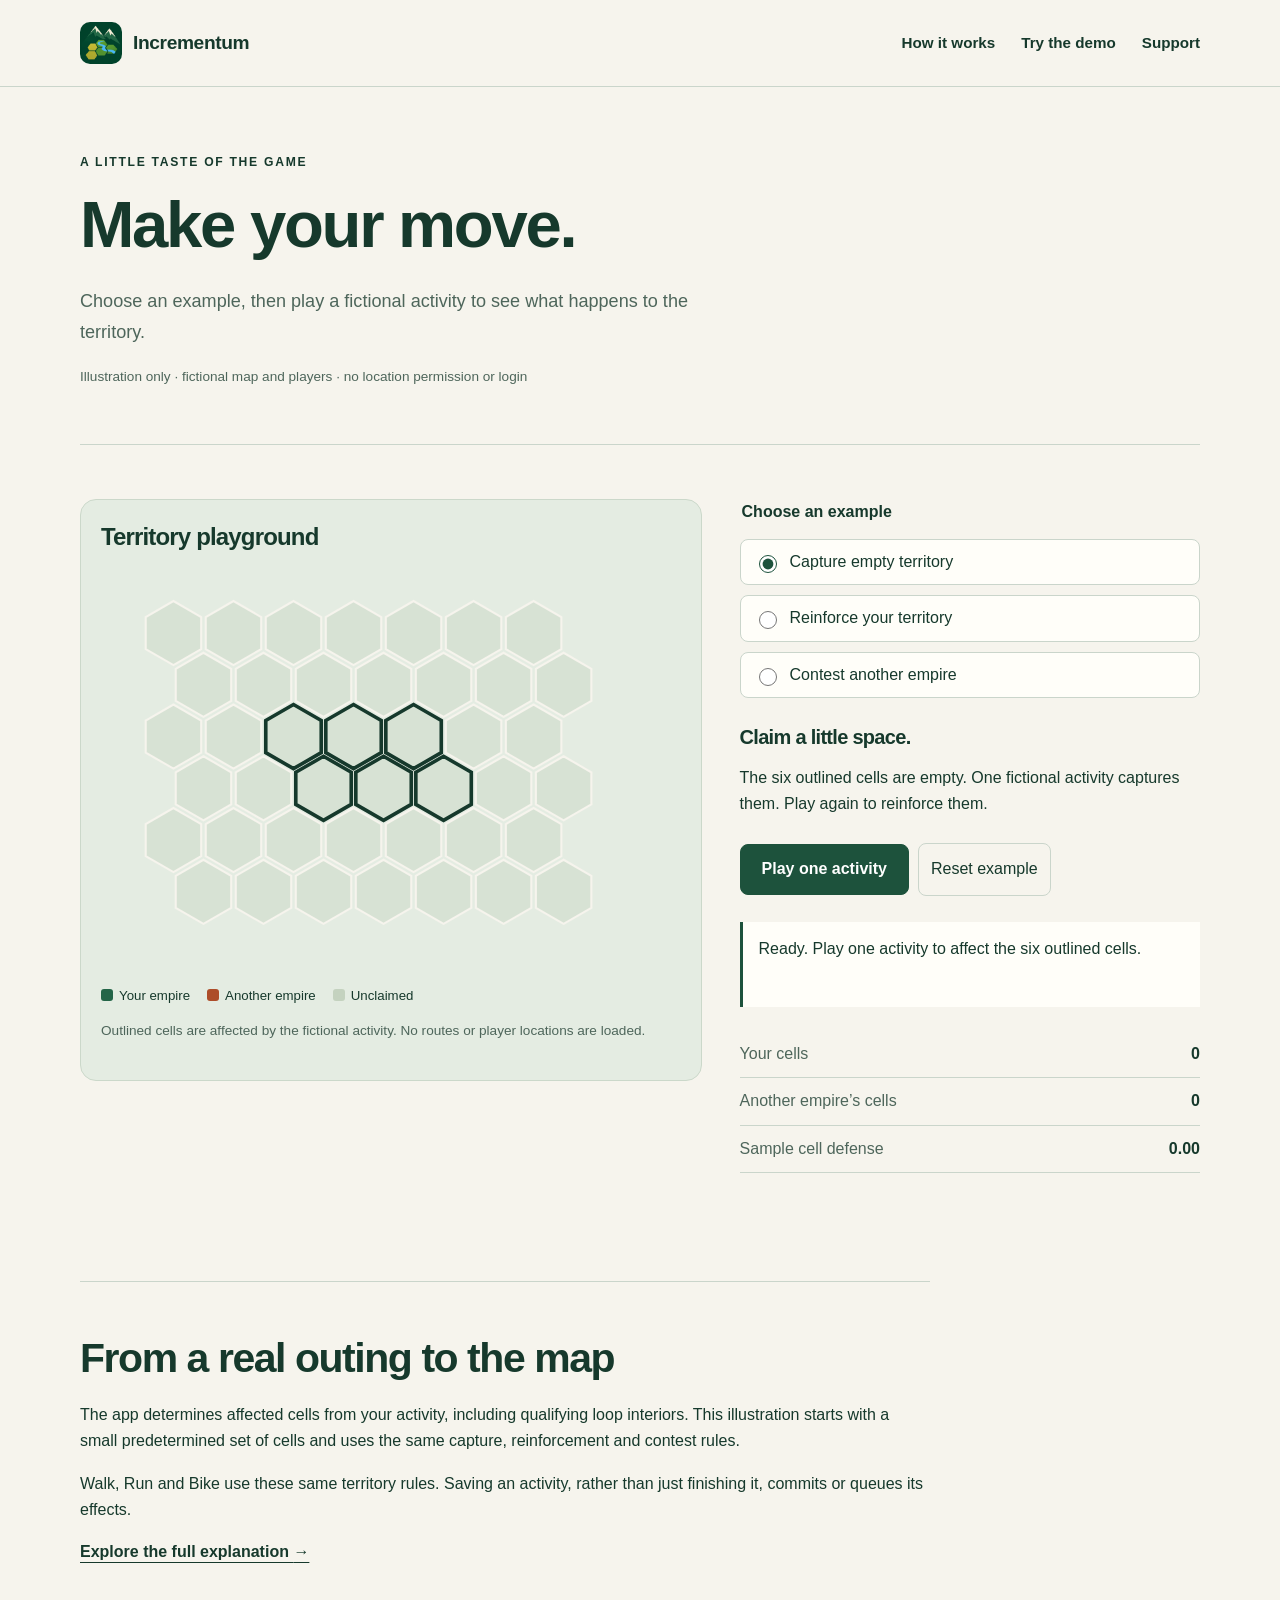
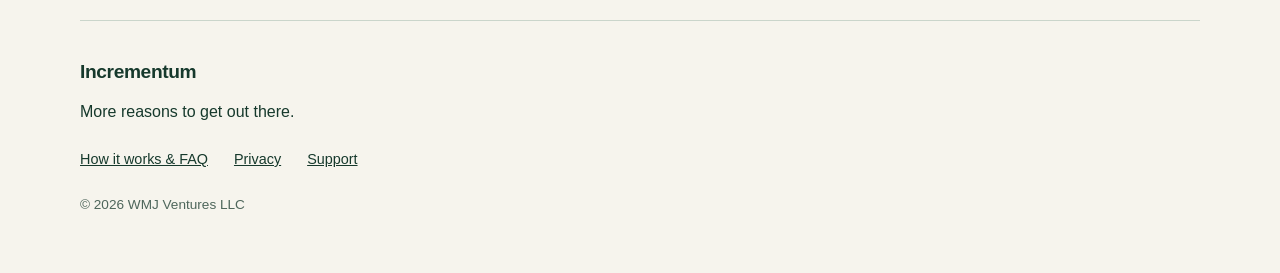
==== demo.html @ 4718fb0e "Publish Incrementum website, territory demo, and account pages" ====
<!doctype html>
<html lang="en"><head>
<meta charset="utf-8">
<meta name="viewport" content="width=device-width, initial-scale=1">
<title>Try Incrementum’s territory demo</title>
<meta name="description" content="Try capture, reinforcement and contest on a fictional hex map. Incrementum's browser demo needs no login or location permission.">
<link rel="canonical" href="https://incrementumapp.com/demo">
<link rel="icon" type="image/png" href="/assets/incrementum-icon.png">
<meta property="og:type" content="website">
<meta property="og:site_name" content="Incrementum">
<meta property="og:title" content="Try Incrementum’s territory demo">
<meta property="og:description" content="Try capture, reinforcement and contest on a fictional hex map. Incrementum's browser demo needs no login or location permission.">
<meta property="og:url" content="https://incrementumapp.com/demo">
<meta property="og:image" content="https://incrementumapp.com/assets/incrementum-share.png">
<meta property="og:image:type" content="image/png">
<meta property="og:image:width" content="1200">
<meta property="og:image:height" content="630">
<meta property="og:image:alt" content="Incrementum territory game illustrated on a fictional hex map.">
<meta name="twitter:card" content="summary_large_image">
<meta name="twitter:image:alt" content="Incrementum territory game illustrated on a fictional hex map.">
<link rel="stylesheet" href="/site.css">
<script type="module" src="/territory-demo.mjs"></script>
</head><body>
<a class="skip" href="#main">Skip to content</a>
<header class="site-header"><nav class="site-nav" aria-label="Main navigation"><a class="wordmark" href="/"><img src="/assets/incrementum-icon.png" width="42" height="42" alt="">Incrementum</a><div class="nav-links"><a href="/how-it-works">How it works</a><a href="/demo">Try the demo</a><a href="/support.html">Support</a></div></nav></header>
<main id="main" tabindex="-1">
<section class="page-heading"><p class="eyebrow">A LITTLE TASTE OF THE GAME</p><h1>Make your move.</h1><p class="lede">Choose an example, then play a fictional activity to see what happens to the territory.</p><p class="fine">Illustration only · fictional map and players · no location permission or login</p></section>
<section class="demo-layout section" aria-labelledby="demo-heading"><div class="demo-map-panel"><h2 id="demo-heading">Territory playground</h2><svg id="demo-map" viewBox="0 0 560 400" role="img" aria-labelledby="demo-map-title demo-map-desc"><title id="demo-map-title">Fictional territory map</title><desc id="demo-map-desc">The accompanying example and result describe changes to the fictional cells.</desc><polygon points="96.8,44.5 96.8,75.5 70.0,91.0 43.2,75.5 43.2,44.5 70.0,29.0" class="map-empty"/>
<polygon points="154.8,44.5 154.8,75.5 128.0,91.0 101.2,75.5 101.2,44.5 128.0,29.0" class="map-empty"/>
<polygon points="212.8,44.5 212.8,75.5 186.0,91.0 159.2,75.5 159.2,44.5 186.0,29.0" class="map-empty"/>
<polygon points="270.8,44.5 270.8,75.5 244.0,91.0 217.2,75.5 217.2,44.5 244.0,29.0" class="map-empty"/>
<polygon points="328.8,44.5 328.8,75.5 302.0,91.0 275.2,75.5 275.2,44.5 302.0,29.0" class="map-empty"/>
<polygon points="386.8,44.5 386.8,75.5 360.0,91.0 333.2,75.5 333.2,44.5 360.0,29.0" class="map-empty"/>
<polygon points="444.8,44.5 444.8,75.5 418.0,91.0 391.2,75.5 391.2,44.5 418.0,29.0" class="map-empty"/>
<polygon points="125.8,94.5 125.8,125.5 99.0,141.0 72.2,125.5 72.2,94.5 99.0,79.0" class="map-empty"/>
<polygon points="183.8,94.5 183.8,125.5 157.0,141.0 130.2,125.5 130.2,94.5 157.0,79.0" class="map-empty"/>
<polygon points="241.8,94.5 241.8,125.5 215.0,141.0 188.2,125.5 188.2,94.5 215.0,79.0" class="map-empty"/>
<polygon points="299.8,94.5 299.8,125.5 273.0,141.0 246.2,125.5 246.2,94.5 273.0,79.0" class="map-empty"/>
<polygon points="357.8,94.5 357.8,125.5 331.0,141.0 304.2,125.5 304.2,94.5 331.0,79.0" class="map-empty"/>
<polygon points="415.8,94.5 415.8,125.5 389.0,141.0 362.2,125.5 362.2,94.5 389.0,79.0" class="map-empty"/>
<polygon points="473.8,94.5 473.8,125.5 447.0,141.0 420.2,125.5 420.2,94.5 447.0,79.0" class="map-empty"/>
<polygon points="96.8,144.5 96.8,175.5 70.0,191.0 43.2,175.5 43.2,144.5 70.0,129.0" class="map-empty"/>
<polygon points="154.8,144.5 154.8,175.5 128.0,191.0 101.2,175.5 101.2,144.5 128.0,129.0" class="map-empty"/>
<polygon points="212.8,144.5 212.8,175.5 186.0,191.0 159.2,175.5 159.2,144.5 186.0,129.0" class="map-own"/>
<polygon points="270.8,144.5 270.8,175.5 244.0,191.0 217.2,175.5 217.2,144.5 244.0,129.0" class="map-own"/>
<polygon points="328.8,144.5 328.8,175.5 302.0,191.0 275.2,175.5 275.2,144.5 302.0,129.0" class="map-own"/>
<polygon points="386.8,144.5 386.8,175.5 360.0,191.0 333.2,175.5 333.2,144.5 360.0,129.0" class="map-empty"/>
<polygon points="444.8,144.5 444.8,175.5 418.0,191.0 391.2,175.5 391.2,144.5 418.0,129.0" class="map-empty"/>
<polygon points="125.8,194.5 125.8,225.5 99.0,241.0 72.2,225.5 72.2,194.5 99.0,179.0" class="map-empty"/>
<polygon points="183.8,194.5 183.8,225.5 157.0,241.0 130.2,225.5 130.2,194.5 157.0,179.0" class="map-empty"/>
<polygon points="241.8,194.5 241.8,225.5 215.0,241.0 188.2,225.5 188.2,194.5 215.0,179.0" class="map-own"/>
<polygon points="299.8,194.5 299.8,225.5 273.0,241.0 246.2,225.5 246.2,194.5 273.0,179.0" class="map-own"/>
<polygon points="357.8,194.5 357.8,225.5 331.0,241.0 304.2,225.5 304.2,194.5 331.0,179.0" class="map-own"/>
<polygon points="415.8,194.5 415.8,225.5 389.0,241.0 362.2,225.5 362.2,194.5 389.0,179.0" class="map-empty"/>
<polygon points="473.8,194.5 473.8,225.5 447.0,241.0 420.2,225.5 420.2,194.5 447.0,179.0" class="map-empty"/>
<polygon points="96.8,244.5 96.8,275.5 70.0,291.0 43.2,275.5 43.2,244.5 70.0,229.0" class="map-empty"/>
<polygon points="154.8,244.5 154.8,275.5 128.0,291.0 101.2,275.5 101.2,244.5 128.0,229.0" class="map-empty"/>
<polygon points="212.8,244.5 212.8,275.5 186.0,291.0 159.2,275.5 159.2,244.5 186.0,229.0" class="map-empty"/>
<polygon points="270.8,244.5 270.8,275.5 244.0,291.0 217.2,275.5 217.2,244.5 244.0,229.0" class="map-empty"/>
<polygon points="328.8,244.5 328.8,275.5 302.0,291.0 275.2,275.5 275.2,244.5 302.0,229.0" class="map-rival"/>
<polygon points="386.8,244.5 386.8,275.5 360.0,291.0 333.2,275.5 333.2,244.5 360.0,229.0" class="map-rival"/>
<polygon points="444.8,244.5 444.8,275.5 418.0,291.0 391.2,275.5 391.2,244.5 418.0,229.0" class="map-rival"/>
<polygon points="125.8,294.5 125.8,325.5 99.0,341.0 72.2,325.5 72.2,294.5 99.0,279.0" class="map-empty"/>
<polygon points="183.8,294.5 183.8,325.5 157.0,341.0 130.2,325.5 130.2,294.5 157.0,279.0" class="map-empty"/>
<polygon points="241.8,294.5 241.8,325.5 215.0,341.0 188.2,325.5 188.2,294.5 215.0,279.0" class="map-empty"/>
<polygon points="299.8,294.5 299.8,325.5 273.0,341.0 246.2,325.5 246.2,294.5 273.0,279.0" class="map-empty"/>
<polygon points="357.8,294.5 357.8,325.5 331.0,341.0 304.2,325.5 304.2,294.5 331.0,279.0" class="map-empty"/>
<polygon points="415.8,294.5 415.8,325.5 389.0,341.0 362.2,325.5 362.2,294.5 389.0,279.0" class="map-empty"/>
<polygon points="473.8,294.5 473.8,325.5 447.0,341.0 420.2,325.5 420.2,294.5 447.0,279.0" class="map-empty"/>
</svg><div class="legend"><span><i class="swatch own" aria-hidden="true"></i>Your empire</span><span><i class="swatch rival" aria-hidden="true"></i>Another empire</span><span><i class="swatch empty" aria-hidden="true"></i>Unclaimed</span></div><p class="fine">Outlined cells are affected by the fictional activity. No routes or player locations are loaded.</p></div><div class="demo-controls"><div id="interactive-controls" hidden><fieldset><legend>Choose an example</legend><div class="scenario-options"><label><input type="radio" name="scenario" value="capture" checked> Capture empty territory</label><label><input type="radio" name="scenario" value="reinforce"> Reinforce your territory</label><label><input type="radio" name="scenario" value="contest"> Contest another empire</label></div></fieldset><h3 id="scenario-title"></h3><p id="scenario-help"></p><button class="button" id="play-activity" type="button">Play one activity</button><button class="reset-button" id="reset-demo" type="button">Reset example</button><p id="demo-result" class="result" role="status" aria-live="polite" aria-atomic="true"></p><dl class="demo-metrics"><div><dt>Your cells</dt><dd id="owned-count">0</dd></div><div><dt>Another empire’s cells</dt><dd id="rival-count">0</dd></div><div><dt>Sample cell defense</dt><dd id="sample-defense">0.00</dd></div></dl></div><div id="static-explainer"><h3>Three ways your empire changes</h3><p>Capture empty territory, reinforce your own cells, or reduce another empire’s defense until you capture it.</p><p>Enable JavaScript to play the examples. The illustration and <a href="/how-it-works">game explanation</a> are available without it.</p></div></div></section>
<section class="section demo-note"><h2>From a real outing to the map</h2><p>The app determines affected cells from your activity, including qualifying loop interiors. This illustration starts with a small predetermined set of cells and uses the same capture, reinforcement and contest rules.</p><p>Walk, Run and Bike use these same territory rules. Saving an activity, rather than just finishing it, commits or queues its effects.</p><a class="text-link" href="/how-it-works">Explore the full explanation <span aria-hidden="true">→</span></a></section>
</main>
<footer class="site-footer"><a class="wordmark" href="/">Incrementum</a><p>More reasons to get out there.</p><div class="footer-links"><a href="/how-it-works">How it works &amp; FAQ</a><a href="/privacy.html">Privacy</a><a href="/support.html">Support</a></div><p class="fine">© 2026 WMJ Ventures LLC</p></footer>
</body></html>
---- site.css ----
:root{color-scheme:light;--ink:#16392c;--green:#1d523c;--cream:#f6f4ed;--paper:#fffef9;--muted:#4e665b;--line:#cad5cb;--orange:#ad4d29;--own:#246548}
*{box-sizing:border-box}html{scroll-padding-top:24px}body{margin:0;background:var(--cream);color:var(--ink);font-family:-apple-system,BlinkMacSystemFont,"Segoe UI",sans-serif;line-height:1.65}a{color:inherit}img,svg{max-width:100%}button,input{font:inherit}button{cursor:pointer}button:disabled{cursor:default;opacity:.6}
.site-nav,main,.site-footer{width:min(1120px,calc(100% - 48px));margin:auto}.site-header{border-bottom:1px solid var(--line)}.site-nav{min-height:86px;display:flex;justify-content:space-between;align-items:center;gap:24px}.wordmark{display:inline-flex;align-items:center;gap:11px;font-size:1.2rem;font-weight:750;letter-spacing:-.02em;text-decoration:none}.wordmark img{border-radius:10px}.nav-links,.footer-links{display:flex;gap:26px;flex-wrap:wrap}.nav-links a{text-decoration:none;font-size:.95rem;font-weight:600}.nav-links a:hover,.text-link:hover{text-decoration:underline}
.skip{position:absolute;left:16px;top:-100px;z-index:3;padding:12px;background:var(--paper)}.skip:focus{top:12px}:focus-visible{outline:3px solid #0771ad;outline-offset:4px}
.hero{display:grid;grid-template-columns:1.13fr 1fr;gap:45px;align-items:center;padding:80px 0 45px}.eyebrow{font-size:.76rem;font-weight:750;letter-spacing:.14em;margin:0 0 16px}h1,h2,h3{line-height:1.12;letter-spacing:-.035em}h1{font-size:clamp(2.9rem,5.1vw,4.8rem);font-weight:700;margin:0 0 25px}h2{font-size:clamp(1.9rem,3.2vw,2.8rem);margin:0 0 20px}h3{font-size:1.25rem;margin:0 0 14px}.lede{font-size:1.13rem;line-height:1.7;color:var(--muted);max-width:660px}.actions{display:flex;align-items:center;gap:22px;flex-wrap:wrap;margin:30px 0}.button{display:inline-flex;align-items:center;justify-content:center;gap:14px;border:1px solid var(--green);background:var(--green);color:white;border-radius:8px;padding:13px 21px;min-height:48px;text-decoration:none;font-weight:650;line-height:1.4}.button:hover{background:#143e2c}.text-link{font-weight:650;text-underline-offset:5px}.beta-label,.fine{font-size:.85rem;color:var(--muted)}.status-dot{display:inline-block;width:7px;height:7px;border-radius:50%;background:var(--own);margin-right:7px}
.hero-map{margin:0;padding:16px 10px;background:#e4ece2;border:1px solid #cbd8ca;border-radius:22px;transform:rotate(-3deg)}.hero-map svg{display:block;width:100%;height:auto}.hero-map figcaption{font-size:.76rem;text-align:center;color:var(--muted);padding:0 20px 10px;transform:rotate(3deg)}.map-empty{fill:#d7e2d4;stroke:var(--cream);stroke-width:2}.map-own{fill:var(--own);stroke:var(--cream);stroke-width:2}.map-rival{fill:#ad4d29;stroke:var(--cream);stroke-width:2}.map-affected{stroke:#16392c;stroke-width:3.5}.map-label{font:600 13px -apple-system,BlinkMacSystemFont,"Segoe UI",sans-serif;fill:#fff;text-anchor:middle;dominant-baseline:middle}
.section{padding:54px 0;border-top:1px solid var(--line);margin-top:30px}.section-heading{max-width:630px}.feature-grid{display:grid;grid-template-columns:repeat(3,1fr);gap:38px;margin-top:36px}.feature-number{font-size:.78rem;color:var(--muted);font-weight:750;display:block;margin-bottom:20px}.feature p{color:var(--muted)}.privacy-panel{display:grid;grid-template-columns:1fr 1fr;gap:70px}.privacy-panel p{margin-top:0}.beta-panel{max-width:800px;padding-bottom:70px}.beta-panel>p{max-width:660px}
.site-footer{padding:35px 0 45px;border-top:1px solid var(--line)}.site-footer>p{margin:12px 0}.footer-links{margin:22px 0;font-size:.9rem}.page-heading{padding:65px 0 12px}.steps article{display:grid;grid-template-columns:55px 1fr;gap:12px;padding:28px 0;max-width:830px}.steps h2{font-size:1.8rem}.steps .feature-number{margin-top:8px}.faq{max-width:850px}.faq details{border-bottom:1px solid var(--line);padding:19px 0}.faq summary{cursor:pointer;font-weight:650;font-size:1.05rem;min-height:32px}.faq p{color:var(--muted);margin:16px 0 8px}
.demo-layout{display:grid;grid-template-columns:1.35fr 1fr;gap:38px;align-items:start}.demo-map-panel{background:#e4ece2;border:1px solid #cbd8ca;border-radius:16px;padding:24px 20px}.demo-map-panel h2{font-size:1.5rem}.demo-map-panel svg{display:block;width:100%;height:auto}.legend{display:flex;gap:17px;flex-wrap:wrap;font-size:.83rem}.legend span{display:flex;align-items:center;gap:6px}.swatch{display:inline-block;width:12px;height:12px;border-radius:3px}.own{background:var(--own)}.rival{background:#ad4d29}.empty{background:#c4d2bf}.demo-controls fieldset{border:0;padding:0;margin:0 0 28px}.demo-controls legend{font-weight:750;margin-bottom:14px}.scenario-options{display:grid;gap:10px}.scenario-options label{display:flex;align-items:center;gap:10px;min-height:44px;padding:9px 13px;border:1px solid var(--line);border-radius:8px;background:var(--paper)}.scenario-options input{accent-color:var(--green);width:18px;height:18px}.reset-button{background:transparent;border:1px solid var(--line);border-radius:8px;min-height:48px;padding:12px;margin:10px 0 10px 9px;color:var(--ink)}.result{background:var(--paper);border-left:3px solid var(--green);padding:14px 16px;min-height:85px;overflow-wrap:anywhere}.demo-metrics{margin:24px 0}.demo-metrics div{display:flex;justify-content:space-between;gap:15px;border-bottom:1px solid var(--line);padding:10px 0}.demo-metrics dt{color:var(--muted)}.demo-metrics dd{font-weight:750;margin:0}.demo-note{max-width:850px}
[hidden]{display:none!important}
.policy-content{max-width:850px;padding:55px 0}.policy-content h1{font-size:clamp(2.3rem,4vw,3.4rem)}.policy-content h2{font-size:1.65rem;margin-top:38px}.policy-content li{margin-bottom:9px}.promise{background:#e4ece2;border-left:3px solid var(--green);padding:18px 22px;margin:25px 0}.meta{color:var(--muted);font-size:.9rem}
@media(max-width:800px){.hero{grid-template-columns:1fr;padding-top:45px;gap:25px}.hero-copy{max-width:680px}.hero-map{width:min(520px,100%);margin:15px auto 0;transform:none}.hero-map figcaption{transform:none}.feature-grid{gap:24px}.privacy-panel{gap:30px}.demo-layout{grid-template-columns:1fr}.demo-map-panel{max-width:680px}.demo-controls{max-width:680px}}
@media(max-width:560px){.site-nav,main,.site-footer{width:calc(100% - 32px)}.site-nav{align-items:flex-start;flex-direction:column;gap:14px;padding:16px 0}.nav-links{gap:20px}.nav-links a{font-size:.9rem}.hero{padding-top:32px}h1{font-size:2.65rem}.feature-grid,.privacy-panel{grid-template-columns:1fr;gap:25px}.section{padding:35px 0;margin-top:22px}.feature-number{margin-bottom:12px}.actions{gap:18px}.steps article{grid-template-columns:35px 1fr;gap:7px}.steps h2{font-size:1.55rem}.page-heading{padding-top:40px}.demo-map-panel{padding:20px 12px}.legend{gap:12px}.footer-links{gap:20px}}
@media(prefers-reduced-motion:reduce){*{scroll-behavior:auto!important}}
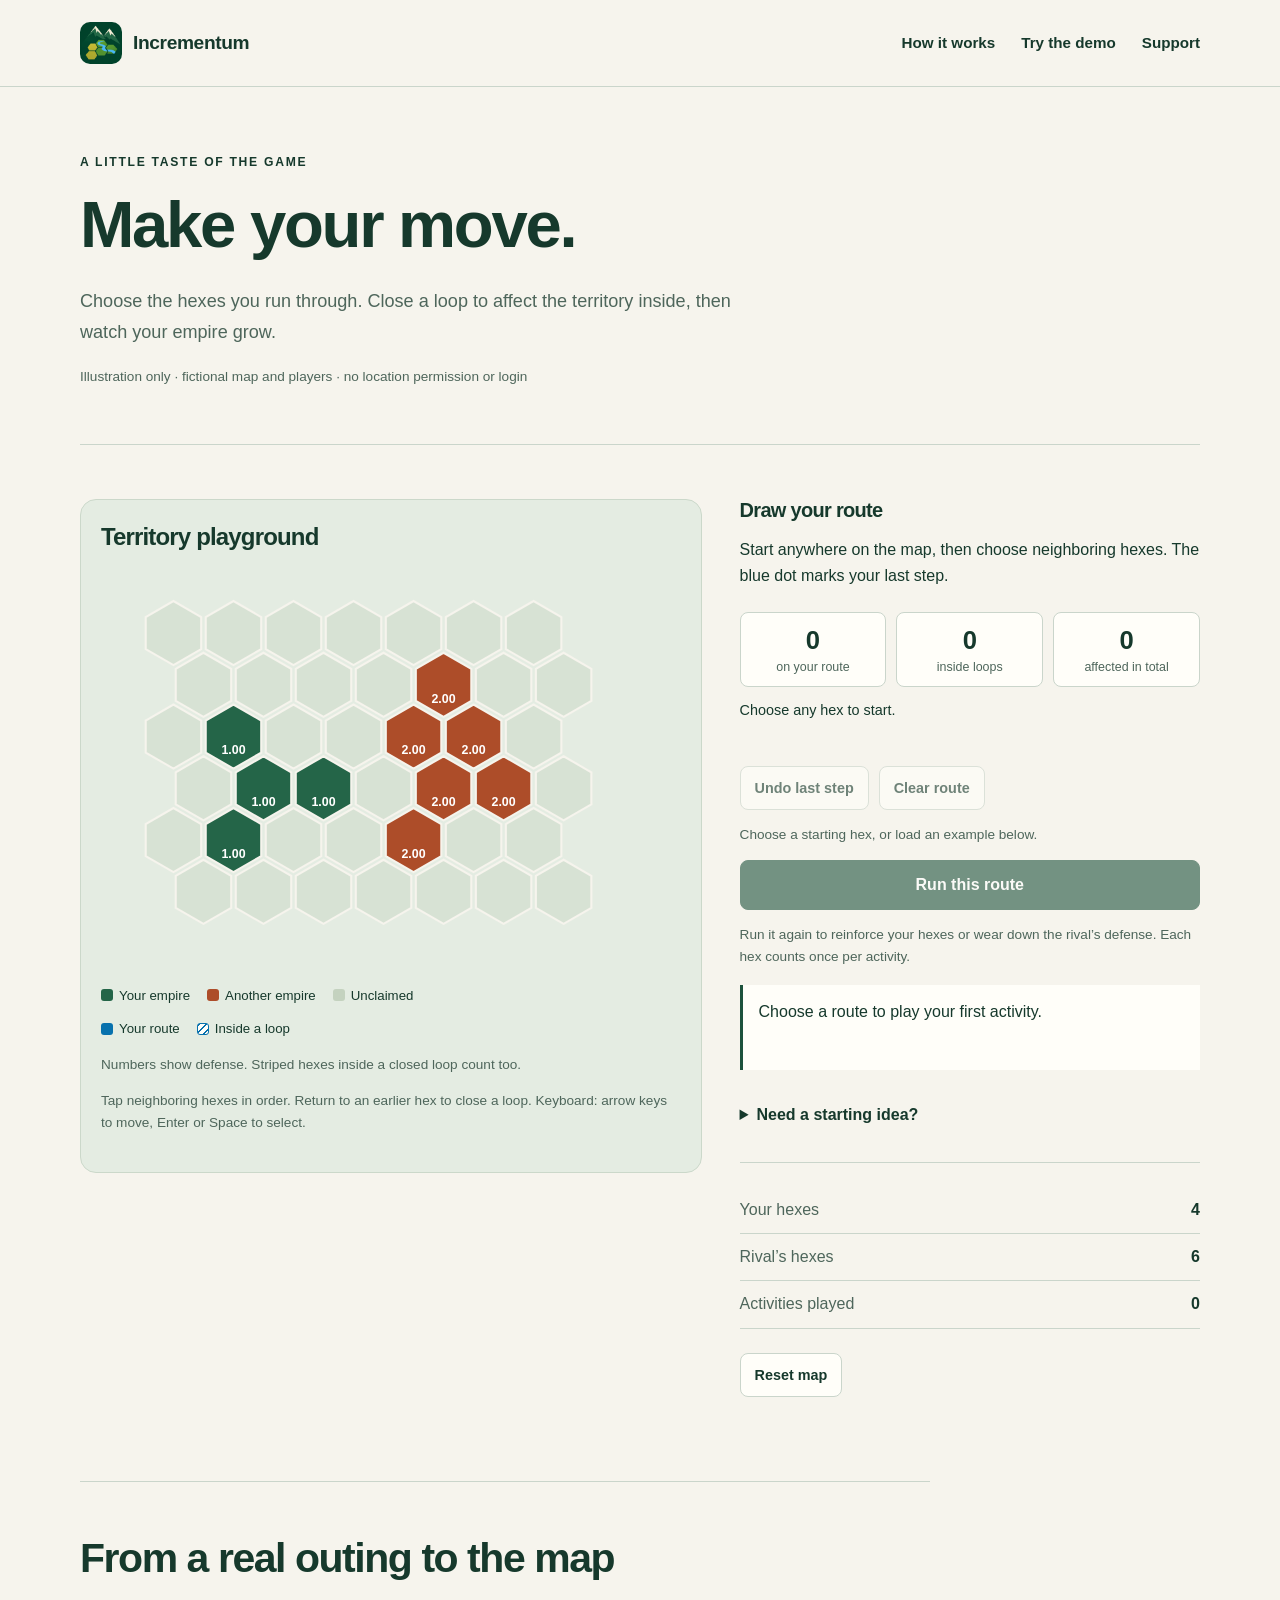
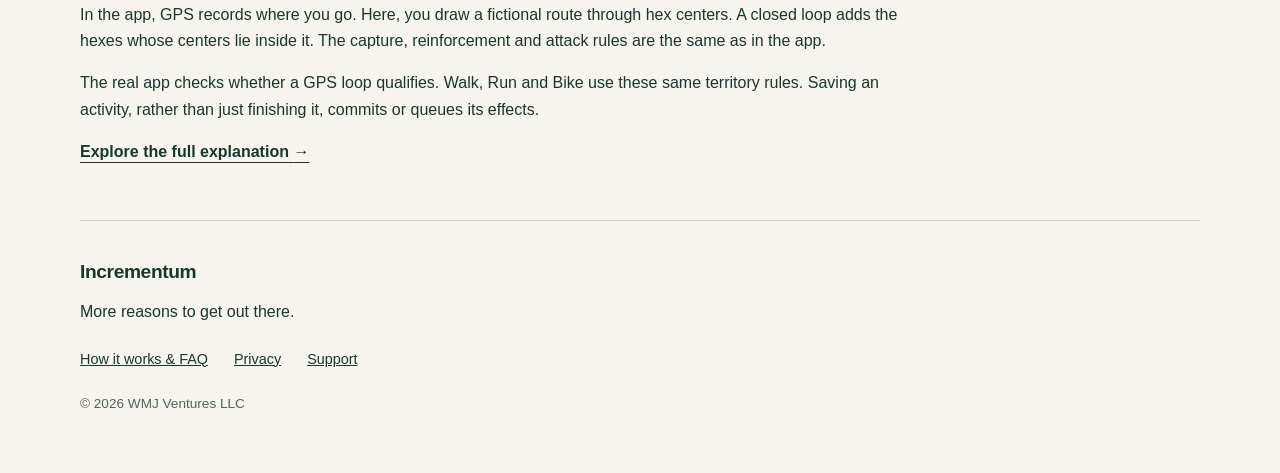
==== commit db590be0: "Let visitors draw routes and explore loop territory" ====
--- a/demo.html
+++ b/demo.html
@@ -3,13 +3,13 @@
 <meta charset="utf-8">
 <meta name="viewport" content="width=device-width, initial-scale=1">
 <title>Try Incrementum’s territory demo</title>
-<meta name="description" content="Try capture, reinforcement and contest on a fictional hex map. Incrementum's browser demo needs no login or location permission.">
+<meta name="description" content="Draw a route, close a loop and try capture, reinforcement and contest on a fictional hex map. Incrementum's browser demo needs no login or location permission.">
 <link rel="canonical" href="https://incrementumapp.com/demo">
 <link rel="icon" type="image/png" href="/assets/incrementum-icon.png">
 <meta property="og:type" content="website">
 <meta property="og:site_name" content="Incrementum">
 <meta property="og:title" content="Try Incrementum’s territory demo">
-<meta property="og:description" content="Try capture, reinforcement and contest on a fictional hex map. Incrementum's browser demo needs no login or location permission.">
+<meta property="og:description" content="Draw a route, close a loop and try capture, reinforcement and contest on a fictional hex map. Incrementum's browser demo needs no login or location permission.">
 <meta property="og:url" content="https://incrementumapp.com/demo">
 <meta property="og:image" content="https://incrementumapp.com/assets/incrementum-share.png">
 <meta property="og:image:type" content="image/png">
@@ -24,7 +24,7 @@
 <a class="skip" href="#main">Skip to content</a>
 <header class="site-header"><nav class="site-nav" aria-label="Main navigation"><a class="wordmark" href="/"><img src="/assets/incrementum-icon.png" width="42" height="42" alt="">Incrementum</a><div class="nav-links"><a href="/how-it-works">How it works</a><a href="/demo">Try the demo</a><a href="/support.html">Support</a></div></nav></header>
 <main id="main" tabindex="-1">
-<section class="page-heading"><p class="eyebrow">A LITTLE TASTE OF THE GAME</p><h1>Make your move.</h1><p class="lede">Choose an example, then play a fictional activity to see what happens to the territory.</p><p class="fine">Illustration only · fictional map and players · no location permission or login</p></section>
+<section class="page-heading"><p class="eyebrow">A LITTLE TASTE OF THE GAME</p><h1>Make your move.</h1><p class="lede">Choose the hexes you run through. Close a loop to affect the territory inside, then watch your empire grow.</p><p class="fine">Illustration only · fictional map and players · no location permission or login</p></section>
 <section class="demo-layout section" aria-labelledby="demo-heading"><div class="demo-map-panel"><h2 id="demo-heading">Territory playground</h2><svg id="demo-map" viewBox="0 0 560 400" role="img" aria-labelledby="demo-map-title demo-map-desc"><title id="demo-map-title">Fictional territory map</title><desc id="demo-map-desc">The accompanying example and result describe changes to the fictional cells.</desc><polygon points="96.8,44.5 96.8,75.5 70.0,91.0 43.2,75.5 43.2,44.5 70.0,29.0" class="map-empty"/>
 <polygon points="154.8,44.5 154.8,75.5 128.0,91.0 101.2,75.5 101.2,44.5 128.0,29.0" class="map-empty"/>
 <polygon points="212.8,44.5 212.8,75.5 186.0,91.0 159.2,75.5 159.2,44.5 186.0,29.0" class="map-empty"/>
@@ -67,8 +67,20 @@
 <polygon points="357.8,294.5 357.8,325.5 331.0,341.0 304.2,325.5 304.2,294.5 331.0,279.0" class="map-empty"/>
 <polygon points="415.8,294.5 415.8,325.5 389.0,341.0 362.2,325.5 362.2,294.5 389.0,279.0" class="map-empty"/>
 <polygon points="473.8,294.5 473.8,325.5 447.0,341.0 420.2,325.5 420.2,294.5 447.0,279.0" class="map-empty"/>
-</svg><div class="legend"><span><i class="swatch own" aria-hidden="true"></i>Your empire</span><span><i class="swatch rival" aria-hidden="true"></i>Another empire</span><span><i class="swatch empty" aria-hidden="true"></i>Unclaimed</span></div><p class="fine">Outlined cells are affected by the fictional activity. No routes or player locations are loaded.</p></div><div class="demo-controls"><div id="interactive-controls" hidden><fieldset><legend>Choose an example</legend><div class="scenario-options"><label><input type="radio" name="scenario" value="capture" checked> Capture empty territory</label><label><input type="radio" name="scenario" value="reinforce"> Reinforce your territory</label><label><input type="radio" name="scenario" value="contest"> Contest another empire</label></div></fieldset><h3 id="scenario-title"></h3><p id="scenario-help"></p><button class="button" id="play-activity" type="button">Play one activity</button><button class="reset-button" id="reset-demo" type="button">Reset example</button><p id="demo-result" class="result" role="status" aria-live="polite" aria-atomic="true"></p><dl class="demo-metrics"><div><dt>Your cells</dt><dd id="owned-count">0</dd></div><div><dt>Another empire’s cells</dt><dd id="rival-count">0</dd></div><div><dt>Sample cell defense</dt><dd id="sample-defense">0.00</dd></div></dl></div><div id="static-explainer"><h3>Three ways your empire changes</h3><p>Capture empty territory, reinforce your own cells, or reduce another empire’s defense until you capture it.</p><p>Enable JavaScript to play the examples. The illustration and <a href="/how-it-works">game explanation</a> are available without it.</p></div></div></section>
-<section class="section demo-note"><h2>From a real outing to the map</h2><p>The app determines affected cells from your activity, including qualifying loop interiors. This illustration starts with a small predetermined set of cells and uses the same capture, reinforcement and contest rules.</p><p>Walk, Run and Bike use these same territory rules. Saving an activity, rather than just finishing it, commits or queues its effects.</p><a class="text-link" href="/how-it-works">Explore the full explanation <span aria-hidden="true">→</span></a></section>
+</svg><div class="legend"><span><i class="swatch own" aria-hidden="true"></i>Your empire</span><span><i class="swatch rival" aria-hidden="true"></i>Another empire</span><span><i class="swatch empty" aria-hidden="true"></i>Unclaimed</span></div><div id="route-legend" class="legend route-legend" hidden><span><i class="swatch route-swatch" aria-hidden="true"></i>Your route</span><span><i class="swatch loop-swatch" aria-hidden="true"></i>Inside a loop</span></div><p class="fine">Numbers show defense. Striped hexes inside a closed loop count too.</p><p id="map-instructions" class="fine" hidden>Tap neighboring hexes in order. Return to an earlier hex to close a loop. Keyboard: arrow keys to move, Enter or Space to select.</p></div><div class="demo-controls"><div id="interactive-controls" hidden>
+<h3>Draw your route</h3><p>Start anywhere on the map, then choose neighboring hexes. The blue dot marks your last step.</p>
+<div class="route-counts" aria-label="Hexes affected by this route"><div><strong id="route-count">0</strong><span>on your route</span></div><div><strong id="loop-count">0</strong><span>inside loops</span></div><div><strong id="affected-count">0</strong><span>affected in total</span></div></div>
+<p id="route-feedback" class="route-feedback" role="status" aria-live="polite" aria-atomic="true">Choose any hex to start.</p>
+<div class="route-edit"><button class="secondary-button" id="undo-route" type="button" disabled>Undo last step</button><button class="secondary-button" id="clear-route" type="button" disabled>Clear route</button></div>
+<p id="route-preview" class="fine"></p>
+<button class="button run-route" id="play-activity" type="button" disabled>Run this route</button>
+<p class="fine">Run it again to reinforce your hexes or wear down the rival’s defense. Each hex counts once per activity.</p>
+<p id="demo-result" class="result" role="status" aria-live="polite" aria-atomic="true">Choose a route to play your first activity.</p>
+<details class="route-examples"><summary>Need a starting idea?</summary><p>Load a route, then edit it or run it. Your territory stays as it is.</p><div class="route-edit"><button class="secondary-button" data-example="path" type="button">Try a path</button><button class="secondary-button" data-example="loop" type="button">Try a loop</button></div></details>
+<dl class="demo-metrics"><div><dt>Your hexes</dt><dd id="owned-count">4</dd></div><div><dt>Rival’s hexes</dt><dd id="rival-count">6</dd></div><div><dt>Activities played</dt><dd id="activity-count">0</dd></div></dl>
+<button class="secondary-button" id="reset-demo" type="button">Reset map</button>
+</div><div id="static-explainer"><h3>Explore, return, surround</h3><p>Your route captures empty hexes, reinforces your own and reduces a rival’s defense. Closing a loop affects the hexes inside too, using those same rules.</p><p>Enable JavaScript to draw a route and play the demo. The illustration and <a href="/how-it-works">game explanation</a> are available without it.</p></div></div></section>
+<section class="section demo-note"><h2>From a real outing to the map</h2><p>In the app, GPS records where you go. Here, you draw a fictional route through hex centers. A closed loop adds the hexes whose centers lie inside it. The capture, reinforcement and attack rules are the same as in the app.</p><p>The real app checks whether a GPS loop qualifies. Walk, Run and Bike use these same territory rules. Saving an activity, rather than just finishing it, commits or queues its effects.</p><a class="text-link" href="/how-it-works">Explore the full explanation <span aria-hidden="true">→</span></a></section>
 </main>
 <footer class="site-footer"><a class="wordmark" href="/">Incrementum</a><p>More reasons to get out there.</p><div class="footer-links"><a href="/how-it-works">How it works &amp; FAQ</a><a href="/privacy.html">Privacy</a><a href="/support.html">Support</a></div><p class="fine">© 2026 WMJ Ventures LLC</p></footer>
 </body></html>
--- a/site.css
+++ b/site.css
@@ -7,6 +7,8 @@
 .section{padding:54px 0;border-top:1px solid var(--line);margin-top:30px}.section-heading{max-width:630px}.feature-grid{display:grid;grid-template-columns:repeat(3,1fr);gap:38px;margin-top:36px}.feature-number{font-size:.78rem;color:var(--muted);font-weight:750;display:block;margin-bottom:20px}.feature p{color:var(--muted)}.privacy-panel{display:grid;grid-template-columns:1fr 1fr;gap:70px}.privacy-panel p{margin-top:0}.beta-panel{max-width:800px;padding-bottom:70px}.beta-panel>p{max-width:660px}
 .site-footer{padding:35px 0 45px;border-top:1px solid var(--line)}.site-footer>p{margin:12px 0}.footer-links{margin:22px 0;font-size:.9rem}.page-heading{padding:65px 0 12px}.steps article{display:grid;grid-template-columns:55px 1fr;gap:12px;padding:28px 0;max-width:830px}.steps h2{font-size:1.8rem}.steps .feature-number{margin-top:8px}.faq{max-width:850px}.faq details{border-bottom:1px solid var(--line);padding:19px 0}.faq summary{cursor:pointer;font-weight:650;font-size:1.05rem;min-height:32px}.faq p{color:var(--muted);margin:16px 0 8px}
 .demo-layout{display:grid;grid-template-columns:1.35fr 1fr;gap:38px;align-items:start}.demo-map-panel{background:#e4ece2;border:1px solid #cbd8ca;border-radius:16px;padding:24px 20px}.demo-map-panel h2{font-size:1.5rem}.demo-map-panel svg{display:block;width:100%;height:auto}.legend{display:flex;gap:17px;flex-wrap:wrap;font-size:.83rem}.legend span{display:flex;align-items:center;gap:6px}.swatch{display:inline-block;width:12px;height:12px;border-radius:3px}.own{background:var(--own)}.rival{background:#ad4d29}.empty{background:#c4d2bf}.demo-controls fieldset{border:0;padding:0;margin:0 0 28px}.demo-controls legend{font-weight:750;margin-bottom:14px}.scenario-options{display:grid;gap:10px}.scenario-options label{display:flex;align-items:center;gap:10px;min-height:44px;padding:9px 13px;border:1px solid var(--line);border-radius:8px;background:var(--paper)}.scenario-options input{accent-color:var(--green);width:18px;height:18px}.reset-button{background:transparent;border:1px solid var(--line);border-radius:8px;min-height:48px;padding:12px;margin:10px 0 10px 9px;color:var(--ink)}.result{background:var(--paper);border-left:3px solid var(--green);padding:14px 16px;min-height:85px;overflow-wrap:anywhere}.demo-metrics{margin:24px 0}.demo-metrics div{display:flex;justify-content:space-between;gap:15px;border-bottom:1px solid var(--line);padding:10px 0}.demo-metrics dt{color:var(--muted)}.demo-metrics dd{font-weight:750;margin:0}.demo-note{max-width:850px}
+.map-cell{cursor:pointer;touch-action:manipulation;outline:none}.map-cell:hover polygon{stroke:#0771ad;stroke-width:3}.map-cell:focus-visible polygon{stroke:#0771ad;stroke-width:4;stroke-dasharray:5 3}.map-route{stroke:#0771ad;stroke-width:3}.map-interior{stroke:#0771ad;stroke-width:2;stroke-dasharray:3 3}.map-decoration,.route-halo,.route-line,.route-end{pointer-events:none}.route-halo,.route-line{fill:none;stroke-linecap:round;stroke-linejoin:round}.route-halo{stroke:var(--paper);stroke-width:8}.route-line{stroke:#0771ad;stroke-width:3}.route-end{fill:#0771ad;stroke:var(--paper);stroke-width:2}.map-loop-fill{fill:url(#loop-hatch)}.loop-hatch-line{fill:none;stroke:#fffef9;stroke-width:1.5}.route-legend{margin-top:12px}.route-swatch{background:#0771ad}.loop-swatch{background:repeating-linear-gradient(135deg,#0771ad 0 2px,#fffef9 2px 5px);border:1px solid #0771ad}.route-counts{display:grid;grid-template-columns:repeat(3,minmax(0,1fr));gap:10px;margin:22px 0 12px}.route-counts div{background:var(--paper);border:1px solid var(--line);border-radius:8px;padding:10px 7px;text-align:center}.route-counts strong{display:block;font-size:1.6rem;line-height:1.4}.route-counts span{display:block;font-size:.78rem;color:var(--muted);line-height:1.4}.route-feedback{font-size:.9rem;min-height:55px;margin:12px 0}.route-edit{display:flex;flex-wrap:wrap;gap:10px}.secondary-button{background:var(--paper);color:var(--ink);border:1px solid var(--line);border-radius:8px;min-height:44px;padding:10px 14px;font-size:.9rem;font-weight:600;line-height:1.4}.secondary-button:hover{border-color:var(--green)}.run-route{width:100%}.route-examples{padding:16px 0;border-bottom:1px solid var(--line)}.route-examples summary{cursor:pointer;min-height:44px;display:list-item;font-weight:650}.route-examples p{font-size:.9rem;color:var(--muted)}.demo-map-panel .map-label{font-size:12px;pointer-events:none;paint-order:stroke;stroke-width:3;stroke:var(--green)}
+.demo-map-panel .label-own{stroke:var(--own)}.demo-map-panel .label-rival{stroke:var(--orange)}
 [hidden]{display:none!important}
 .policy-content{max-width:850px;padding:55px 0}.policy-content h1{font-size:clamp(2.3rem,4vw,3.4rem)}.policy-content h2{font-size:1.65rem;margin-top:38px}.policy-content li{margin-bottom:9px}.promise{background:#e4ece2;border-left:3px solid var(--green);padding:18px 22px;margin:25px 0}.meta{color:var(--muted);font-size:.9rem}
 @media(max-width:800px){.hero{grid-template-columns:1fr;padding-top:45px;gap:25px}.hero-copy{max-width:680px}.hero-map{width:min(520px,100%);margin:15px auto 0;transform:none}.hero-map figcaption{transform:none}.feature-grid{gap:24px}.privacy-panel{gap:30px}.demo-layout{grid-template-columns:1fr}.demo-map-panel{max-width:680px}.demo-controls{max-width:680px}}
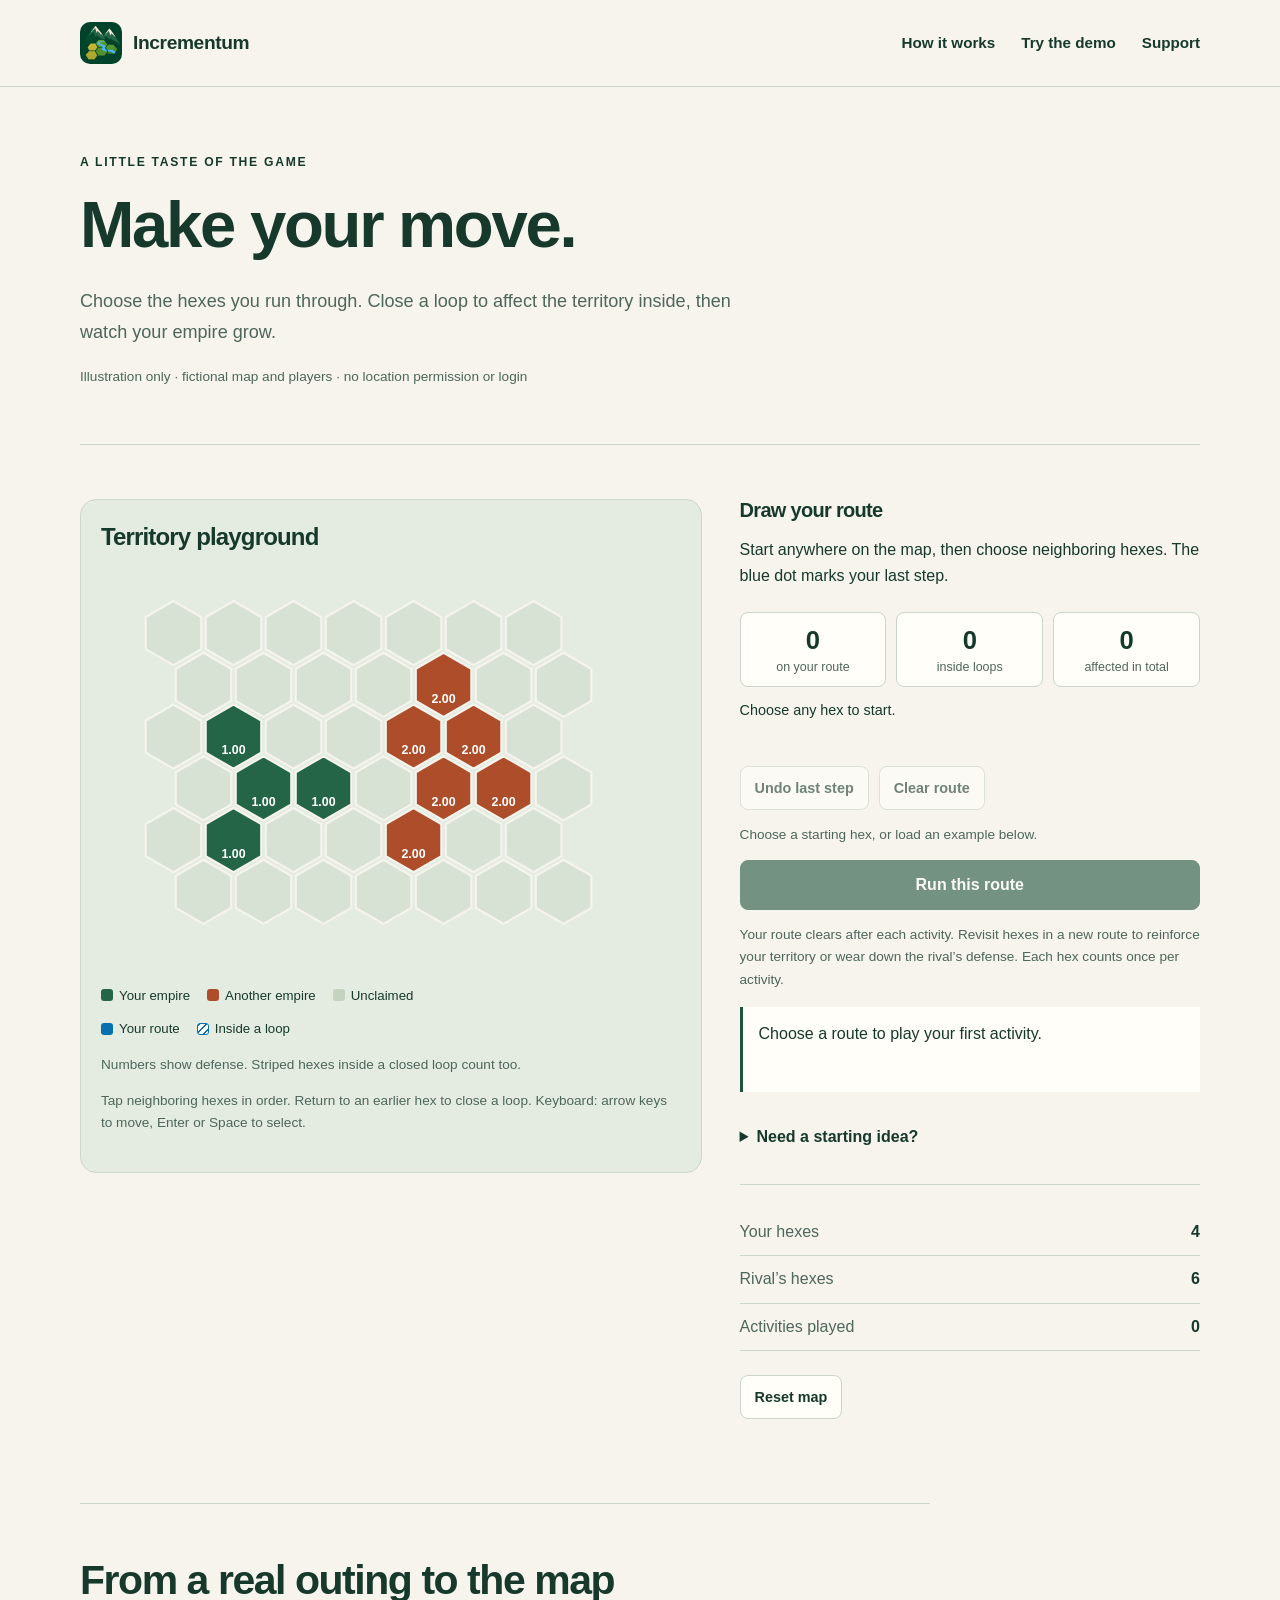
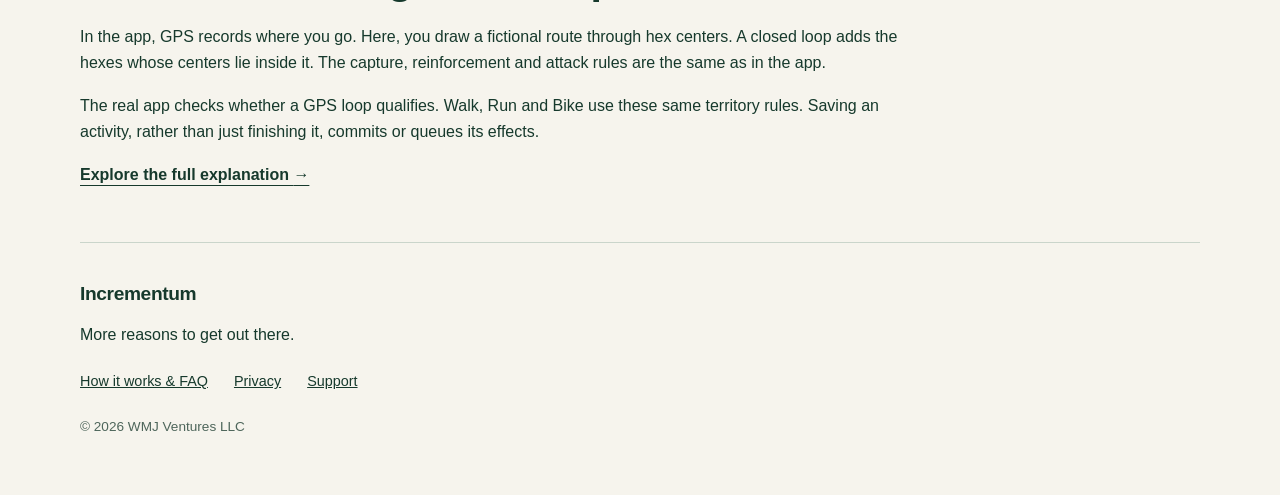
==== commit 63d881ab: "Clear completed demo routes while retaining manual draft clearing" ====
--- a/demo.html
+++ b/demo.html
@@ -74,7 +74,7 @@
 <div class="route-edit"><button class="secondary-button" id="undo-route" type="button" disabled>Undo last step</button><button class="secondary-button" id="clear-route" type="button" disabled>Clear route</button></div>
 <p id="route-preview" class="fine"></p>
 <button class="button run-route" id="play-activity" type="button" disabled>Run this route</button>
-<p class="fine">Run it again to reinforce your hexes or wear down the rival’s defense. Each hex counts once per activity.</p>
+<p class="fine">Your route clears after each activity. Revisit hexes in a new route to reinforce your territory or wear down the rival’s defense. Each hex counts once per activity.</p>
 <p id="demo-result" class="result" role="status" aria-live="polite" aria-atomic="true">Choose a route to play your first activity.</p>
 <details class="route-examples"><summary>Need a starting idea?</summary><p>Load a route, then edit it or run it. Your territory stays as it is.</p><div class="route-edit"><button class="secondary-button" data-example="path" type="button">Try a path</button><button class="secondary-button" data-example="loop" type="button">Try a loop</button></div></details>
 <dl class="demo-metrics"><div><dt>Your hexes</dt><dd id="owned-count">4</dd></div><div><dt>Rival’s hexes</dt><dd id="rival-count">6</dd></div><div><dt>Activities played</dt><dd id="activity-count">0</dd></div></dl>
